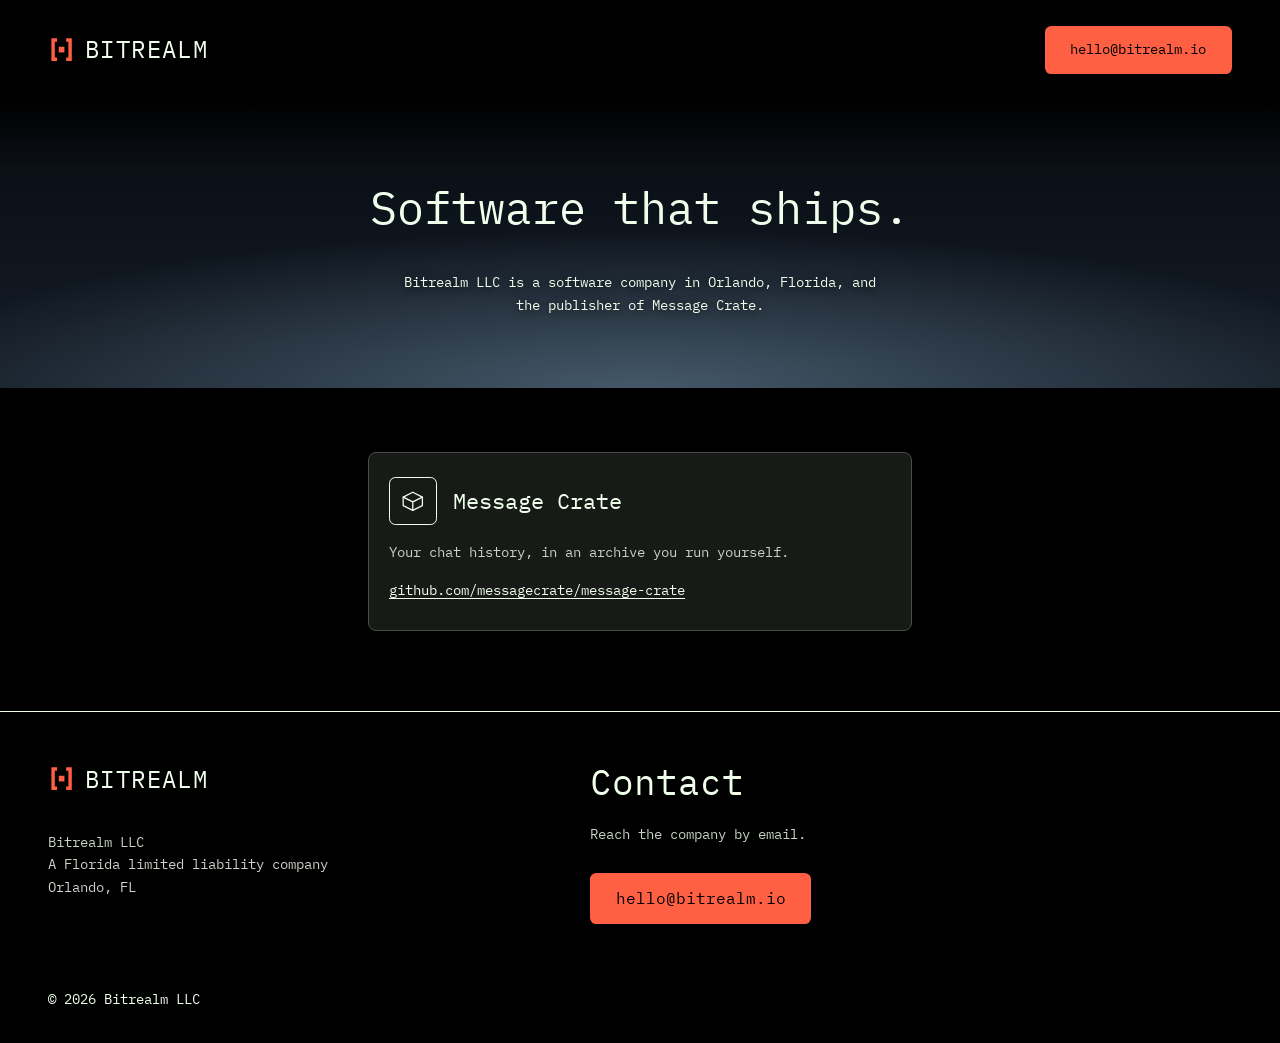
==== index.html @ b72d1982 "Add the one-page Bitrealm LLC site Plain HTML and CSS based on the bitrealm.dev theme: company name," ====
<!doctype html>
<html lang="en">
<head>
  <meta charset="utf-8">
  <meta name="viewport" content="width=device-width, initial-scale=1">
  <title>Bitrealm LLC | Software that ships</title>
  <meta name="description" content="Bitrealm LLC is a software company in Orlando, Florida, and the publisher of Message Crate.">
  <meta name="theme-color" content="#000000">
  <link rel="icon" href="/favicon.svg" type="image/svg+xml">
  <link rel="icon" href="/favicon.ico" sizes="16x16 32x32 48x48">
  <link rel="apple-touch-icon" href="/apple-touch-icon.png">
  <link rel="canonical" href="https://bitrealm.io/">
  <meta property="og:type" content="website">
  <meta property="og:site_name" content="Bitrealm">
  <meta property="og:title" content="Bitrealm LLC">
  <meta property="og:description" content="Software that ships. Bitrealm LLC is a software company in Orlando, Florida, and the publisher of Message Crate.">
  <meta property="og:image" content="https://bitrealm.io/og.png">
  <meta property="og:image:width" content="1200">
  <meta property="og:image:height" content="630">
  <meta property="og:image:alt" content="Bitrealm mark and wordmark with the line Software that ships.">
  <meta property="og:url" content="https://bitrealm.io/">
  <link rel="preload" href="/fonts/ibm-plex-mono-400.woff2" as="font" type="font/woff2" crossorigin>
  <link rel="stylesheet" href="/style.css">
  <script type="application/ld+json">
  {
    "@context": "https://schema.org",
    "@type": "Organization",
    "@id": "https://bitrealm.io/#org",
    "name": "Bitrealm LLC",
    "url": "https://bitrealm.io/",
    "email": "hello@bitrealm.io",
    "slogan": "Software that ships.",
    "address": { "@type": "PostalAddress", "addressLocality": "Orlando", "addressRegion": "FL", "addressCountry": "US" }
  }
  </script>
</head>
<body>

<header class="top">
  <a class="wordmark" href="/" aria-label="Bitrealm LLC home">
    <svg class="mark" viewBox="0 0 24 24" aria-hidden="true"><path d="M3 2h5v3H6v14h2v3H3zm18 0h-5v3h2v14h-2v3h5z"/><rect x="9.5" y="9.5" width="5" height="5"/></svg>
    <span>BITREALM</span>
  </a>
  <nav class="menu">
    <a class="button" href="mailto:hello@bitrealm.io">hello@bitrealm.io</a>
  </nav>
</header>

<main>

  <section class="hero">
    <div class="hero-inner">
      <h1>Software that ships.</h1>
      <p class="lead">Bitrealm LLC is a software company in Orlando, Florida, and the publisher of Message Crate.</p>
    </div>
  </section>

  <section class="cards" aria-label="Software">
    <article class="card">
      <div class="card-head">
        <span class="icon" aria-hidden="true"><svg viewBox="0 0 24 24"><path d="M3 8.5 12 4l9 4.5v8L12 21l-9-4.500z"/><path d="M3 8.5 12 13l9-4.5M12 13v8"/></svg></span>
        <h2>Message Crate</h2>
      </div>
      <p>Your chat history, in an archive you run yourself.</p>
      <p class="card-link"><a href="https://github.com/messagecrate/message-crate">github.com/messagecrate/message-crate</a></p>
    </article>
  </section>

</main>

<footer id="contact">
  <div class="foot-grid">
    <div class="foot-left">
      <a class="wordmark" href="/" aria-label="Bitrealm LLC home">
        <svg class="mark" viewBox="0 0 24 24" aria-hidden="true"><path d="M3 2h5v3H6v14h2v3H3zm18 0h-5v3h2v14h-2v3h5z"/><rect x="9.5" y="9.5" width="5" height="5"/></svg>
        <span>BITREALM</span>
      </a>
      <p class="foot-addr">Bitrealm LLC<br>A Florida limited liability company<br>Orlando, FL</p>
    </div>
    <div class="foot-right">
      <h2>Contact</h2>
      <p>Reach the company by email.</p>
      <a class="button big" href="mailto:hello@bitrealm.io">hello@bitrealm.io</a>
    </div>
  </div>
  <p class="copy">© 2026 Bitrealm LLC</p>
</footer>

</body>
</html>
---- style.css ----
@font-face {
  font-family: "IBM Plex Mono"; font-style: normal; font-weight: 400; font-display: swap;
  src: url("/fonts/ibm-plex-mono-400.woff2") format("woff2");
}
@font-face {
  font-family: "IBM Plex Mono"; font-style: normal; font-weight: 500; font-display: swap;
  src: url("/fonts/ibm-plex-mono-500.woff2") format("woff2");
}

:root {
  --bg: #000000;
  --surface: #181a18;
  --line: #484d47;
  --muted: #9ba699;
  --body: #c9d2c6;
  --ink: #efffeb;
  --accent: #ff6044;
  --accent-dark: #d83a1f;
  --measure: 82rem;
  --gutter: clamp(1.25rem, 4vw, 3rem);
}

* { box-sizing: border-box; }
html { color-scheme: dark; }
body {
  margin: 0;
  background: var(--bg);
  color: var(--ink);
  font: 400 14px/1.6 "IBM Plex Mono", ui-monospace, "SFMono-Regular", Menlo, Consolas, monospace;
  -webkit-font-smoothing: antialiased;
}
a { color: inherit; text-decoration: underline; text-underline-offset: 0.2em; }
p { margin: 0; }
h1, h2 { margin: 0; font-weight: 400; line-height: 1.2; }

.top, main > .cards, footer > * { max-width: var(--measure); margin-inline: auto; padding-inline: var(--gutter); }

/* Header */
.top {
  display: flex; align-items: center; justify-content: space-between; gap: 1rem;
  padding-block: 1.6rem;
}
.wordmark { display: inline-flex; align-items: center; gap: 0.6rem; text-decoration: none; font-size: 1.5rem; letter-spacing: 0.06em; }
.mark { width: 1.7rem; height: 1.7rem; fill: var(--accent); }
.menu { display: flex; align-items: center; gap: 0.6rem; }
.button {
  display: inline-block; padding: 0.8rem 1.6rem; border-radius: 0.4rem;
  background: var(--accent); color: #000; text-decoration: none; font-size: 14px; white-space: nowrap;
}
.button:hover { background: var(--accent-dark); }

/* Hero */
.hero {
  background:
    radial-gradient(60% 55% at 50% 100%, rgba(84, 108, 128, 0.75), rgba(84, 108, 128, 0) 100%),
    linear-gradient(180deg, #000 0%, #0b1017 25%, #151d27 100%);
}
.hero-inner {
  max-width: var(--measure); margin-inline: auto; padding-inline: var(--gutter); padding-block: 3rem 4.5rem;
  text-align: center;
}
h1 { margin-block: 2rem 2.25rem; font-size: clamp(1.6rem, 3.5vw, 3rem); line-height: 1.25; text-wrap: balance; }
.lead { max-width: 62ch; margin: 0 auto; font-size: 14px; text-shadow: 0 1px 10px rgba(0, 0, 0, 0.7); }

/* Cards */
main > .cards { display: grid; justify-content: center; grid-template-columns: minmax(0, 34rem); padding-block: 4rem 5rem; }
.card {
  background: var(--surface); border: 1px solid var(--line); border-radius: 0.5rem;
  padding: 1.5rem 1.25rem 1.75rem;
}
.card-head { display: flex; align-items: center; gap: 1rem; margin-bottom: 1rem; }
.icon {
  display: inline-grid; place-items: center; width: 3rem; height: 3rem; flex: none;
  border: 1px solid var(--ink); border-radius: 0.4rem;
}
.icon svg { width: 1.6rem; height: 1.6rem; fill: none; stroke: var(--ink); stroke-width: 1.2; stroke-linecap: round; stroke-linejoin: round; }
.card h2 { font-size: 22px; }
.card p { color: var(--body); }
.card .card-link { margin-top: 1rem; color: var(--ink); overflow-wrap: anywhere; }

/* Footer */
footer { border-top: 1px solid var(--ink); padding-block: 3rem 2rem; }
.foot-grid { display: grid; grid-template-columns: minmax(0, 1fr) minmax(0, 1.3fr); gap: 3rem; }
.foot-addr { margin-top: 2rem; color: var(--body); }
.foot-right h2 { font-size: 36px; margin-block: 0 1.25rem; }
.foot-right p { margin-bottom: 1.75rem; color: var(--body); }
.button.big { font-size: 16px; }
.copy { margin-top: 4rem; }

@media (max-width: 760px) {
  .foot-grid { grid-template-columns: 1fr; gap: 2.5rem; }
}
@media (max-width: 420px) {
  .wordmark { font-size: 1.2rem; }
  .top .button { padding-inline: 0.9rem; font-size: 13px; }
}
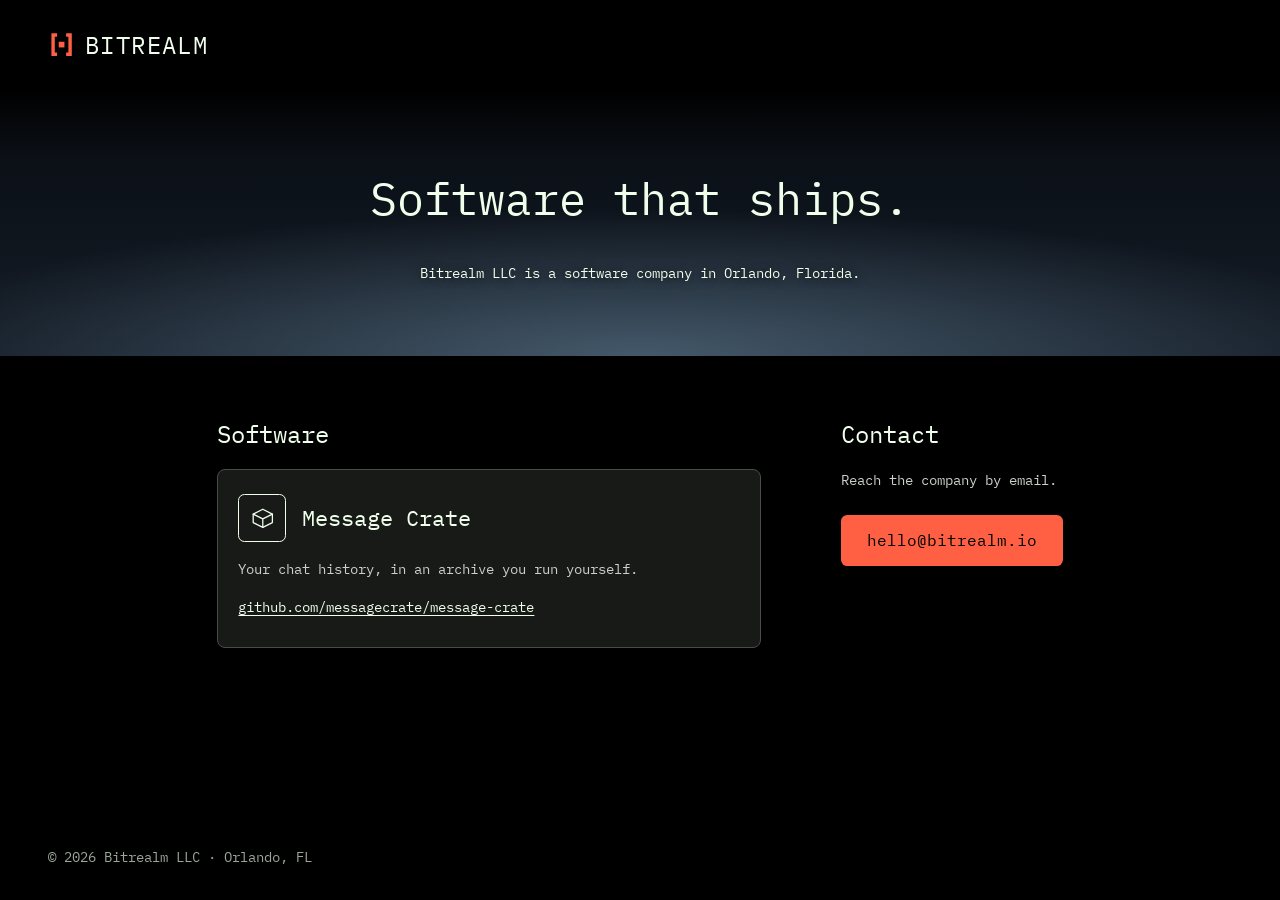
==== commit 0c14cece: "Simplify the page: one Software and Contact row, one-line footer Drop the header email button, the f" ====
--- a/index.html
+++ b/index.html
@@ -4,7 +4,7 @@
   <meta charset="utf-8">
   <meta name="viewport" content="width=device-width, initial-scale=1">
   <title>Bitrealm LLC | Software that ships</title>
-  <meta name="description" content="Bitrealm LLC is a software company in Orlando, Florida, and the publisher of Message Crate.">
+  <meta name="description" content="Bitrealm LLC is a software company in Orlando, Florida.">
   <meta name="theme-color" content="#000000">
   <link rel="icon" href="/favicon.svg" type="image/svg+xml">
   <link rel="icon" href="/favicon.ico" sizes="16x16 32x32 48x48">
@@ -13,7 +13,7 @@
   <meta property="og:type" content="website">
   <meta property="og:site_name" content="Bitrealm">
   <meta property="og:title" content="Bitrealm LLC">
-  <meta property="og:description" content="Software that ships. Bitrealm LLC is a software company in Orlando, Florida, and the publisher of Message Crate.">
+  <meta property="og:description" content="Software that ships. Bitrealm LLC is a software company in Orlando, Florida.">
   <meta property="og:image" content="https://bitrealm.io/og.png">
   <meta property="og:image:width" content="1200">
   <meta property="og:image:height" content="630">
@@ -41,9 +41,6 @@
     <svg class="mark" viewBox="0 0 24 24" aria-hidden="true"><path d="M3 2h5v3H6v14h2v3H3zm18 0h-5v3h2v14h-2v3h5z"/><rect x="9.5" y="9.5" width="5" height="5"/></svg>
     <span>BITREALM</span>
   </a>
-  <nav class="menu">
-    <a class="button" href="mailto:hello@bitrealm.io">hello@bitrealm.io</a>
-  </nav>
 </header>
 
 <main>
@@ -51,39 +48,33 @@
   <section class="hero">
     <div class="hero-inner">
       <h1>Software that ships.</h1>
-      <p class="lead">Bitrealm LLC is a software company in Orlando, Florida, and the publisher of Message Crate.</p>
+      <p class="lead">Bitrealm LLC is a software company in Orlando, Florida.</p>
     </div>
   </section>
 
-  <section class="cards" aria-label="Software">
-    <article class="card">
-      <div class="card-head">
-        <span class="icon" aria-hidden="true"><svg viewBox="0 0 24 24"><path d="M3 8.5 12 4l9 4.5v8L12 21l-9-4.500z"/><path d="M3 8.5 12 13l9-4.5M12 13v8"/></svg></span>
-        <h2>Message Crate</h2>
-      </div>
-      <p>Your chat history, in an archive you run yourself.</p>
-      <p class="card-link"><a href="https://github.com/messagecrate/message-crate">github.com/messagecrate/message-crate</a></p>
-    </article>
-  </section>
+  <div class="info">
+    <section aria-labelledby="software">
+      <h2 id="software" class="label">Software</h2>
+      <article class="card">
+        <div class="card-head">
+          <span class="icon" aria-hidden="true"><svg viewBox="0 0 24 24"><path d="M3 8.5 12 4l9 4.5v8L12 21l-9-4.5z"/><path d="M3 8.5 12 13l9-4.5M12 13v8"/></svg></span>
+          <h3>Message Crate</h3>
+        </div>
+        <p>Your chat history, in an archive you run yourself.</p>
+        <p class="card-link"><a href="https://github.com/messagecrate/message-crate">github.com/messagecrate/message-crate</a></p>
+      </article>
+    </section>
+    <section id="contact" aria-labelledby="contact-h">
+      <h2 id="contact-h" class="label">Contact</h2>
+      <p class="contact-line">Reach the company by email.</p>
+      <a class="button big" href="mailto:hello@bitrealm.io">hello@bitrealm.io</a>
+    </section>
+  </div>
 
 </main>
 
-<footer id="contact">
-  <div class="foot-grid">
-    <div class="foot-left">
-      <a class="wordmark" href="/" aria-label="Bitrealm LLC home">
-        <svg class="mark" viewBox="0 0 24 24" aria-hidden="true"><path d="M3 2h5v3H6v14h2v3H3zm18 0h-5v3h2v14h-2v3h5z"/><rect x="9.5" y="9.5" width="5" height="5"/></svg>
-        <span>BITREALM</span>
-      </a>
-      <p class="foot-addr">Bitrealm LLC<br>A Florida limited liability company<br>Orlando, FL</p>
-    </div>
-    <div class="foot-right">
-      <h2>Contact</h2>
-      <p>Reach the company by email.</p>
-      <a class="button big" href="mailto:hello@bitrealm.io">hello@bitrealm.io</a>
-    </div>
-  </div>
-  <p class="copy">© 2026 Bitrealm LLC</p>
+<footer>
+  <p class="copy">© 2026 Bitrealm LLC · Orlando, FL</p>
 </footer>
 
 </body>
--- a/style.css
+++ b/style.css
@@ -23,7 +23,7 @@
 * { box-sizing: border-box; }
 html { color-scheme: dark; }
 body {
-  margin: 0;
+  margin: 0; min-height: 100vh; display: flex; flex-direction: column;
   background: var(--bg);
   color: var(--ink);
   font: 400 14px/1.6 "IBM Plex Mono", ui-monospace, "SFMono-Regular", Menlo, Consolas, monospace;
@@ -31,18 +31,19 @@
 }
 a { color: inherit; text-decoration: underline; text-underline-offset: 0.2em; }
 p { margin: 0; }
-h1, h2 { margin: 0; font-weight: 400; line-height: 1.2; }
+h1, h2, h3 { margin: 0; font-weight: 400; line-height: 1.2; }
 
-.top, main > .cards, footer > * { max-width: var(--measure); margin-inline: auto; padding-inline: var(--gutter); }
+.top, main > .info, footer > * { max-width: var(--measure); margin-inline: auto; padding-inline: var(--gutter); }
+
+main { flex: 1; }
 
 /* Header */
 .top {
-  display: flex; align-items: center; justify-content: space-between; gap: 1rem;
+  width: 100%; display: flex; align-items: center; justify-content: space-between; gap: 1rem;
   padding-block: 1.6rem;
 }
 .wordmark { display: inline-flex; align-items: center; gap: 0.6rem; text-decoration: none; font-size: 1.5rem; letter-spacing: 0.06em; }
 .mark { width: 1.7rem; height: 1.7rem; fill: var(--accent); }
-.menu { display: flex; align-items: center; gap: 0.6rem; }
 .button {
   display: inline-block; padding: 0.8rem 1.6rem; border-radius: 0.4rem;
   background: var(--accent); color: #000; text-decoration: none; font-size: 14px; white-space: nowrap;
@@ -62,8 +63,12 @@
 h1 { margin-block: 2rem 2.25rem; font-size: clamp(1.6rem, 3.5vw, 3rem); line-height: 1.25; text-wrap: balance; }
 .lead { max-width: 62ch; margin: 0 auto; font-size: 14px; text-shadow: 0 1px 10px rgba(0, 0, 0, 0.7); }
 
-/* Cards */
-main > .cards { display: grid; justify-content: center; grid-template-columns: minmax(0, 34rem); padding-block: 4rem 5rem; }
+/* Software and contact */
+main > .info {
+  display: grid; grid-template-columns: minmax(0, 34rem) auto; justify-content: center; gap: 2rem 5rem;
+  padding-block: 4rem;
+}
+.label { font-size: 24px; margin-bottom: 1.25rem; }
 .card {
   background: var(--surface); border: 1px solid var(--line); border-radius: 0.5rem;
   padding: 1.5rem 1.25rem 1.75rem;
@@ -74,23 +79,19 @@
   border: 1px solid var(--ink); border-radius: 0.4rem;
 }
 .icon svg { width: 1.6rem; height: 1.6rem; fill: none; stroke: var(--ink); stroke-width: 1.2; stroke-linecap: round; stroke-linejoin: round; }
-.card h2 { font-size: 22px; }
-.card p { color: var(--body); }
+.card h3 { font-size: 22px; }
+.card p, .contact-line { color: var(--body); }
 .card .card-link { margin-top: 1rem; color: var(--ink); overflow-wrap: anywhere; }
+.contact-line { margin-bottom: 1.5rem; }
+.button.big { font-size: 16px; }
 
 /* Footer */
-footer { border-top: 1px solid var(--ink); padding-block: 3rem 2rem; }
-.foot-grid { display: grid; grid-template-columns: minmax(0, 1fr) minmax(0, 1.3fr); gap: 3rem; }
-.foot-addr { margin-top: 2rem; color: var(--body); }
-.foot-right h2 { font-size: 36px; margin-block: 0 1.25rem; }
-.foot-right p { margin-bottom: 1.75rem; color: var(--body); }
-.button.big { font-size: 16px; }
-.copy { margin-top: 4rem; }
+footer { padding-block: 1.5rem 2rem; }
+.copy { color: var(--muted); }
 
 @media (max-width: 760px) {
-  .foot-grid { grid-template-columns: 1fr; gap: 2.5rem; }
+  main > .info { grid-template-columns: minmax(0, 1fr); gap: 3rem; }
 }
 @media (max-width: 420px) {
   .wordmark { font-size: 1.2rem; }
-  .top .button { padding-inline: 0.9rem; font-size: 13px; }
 }
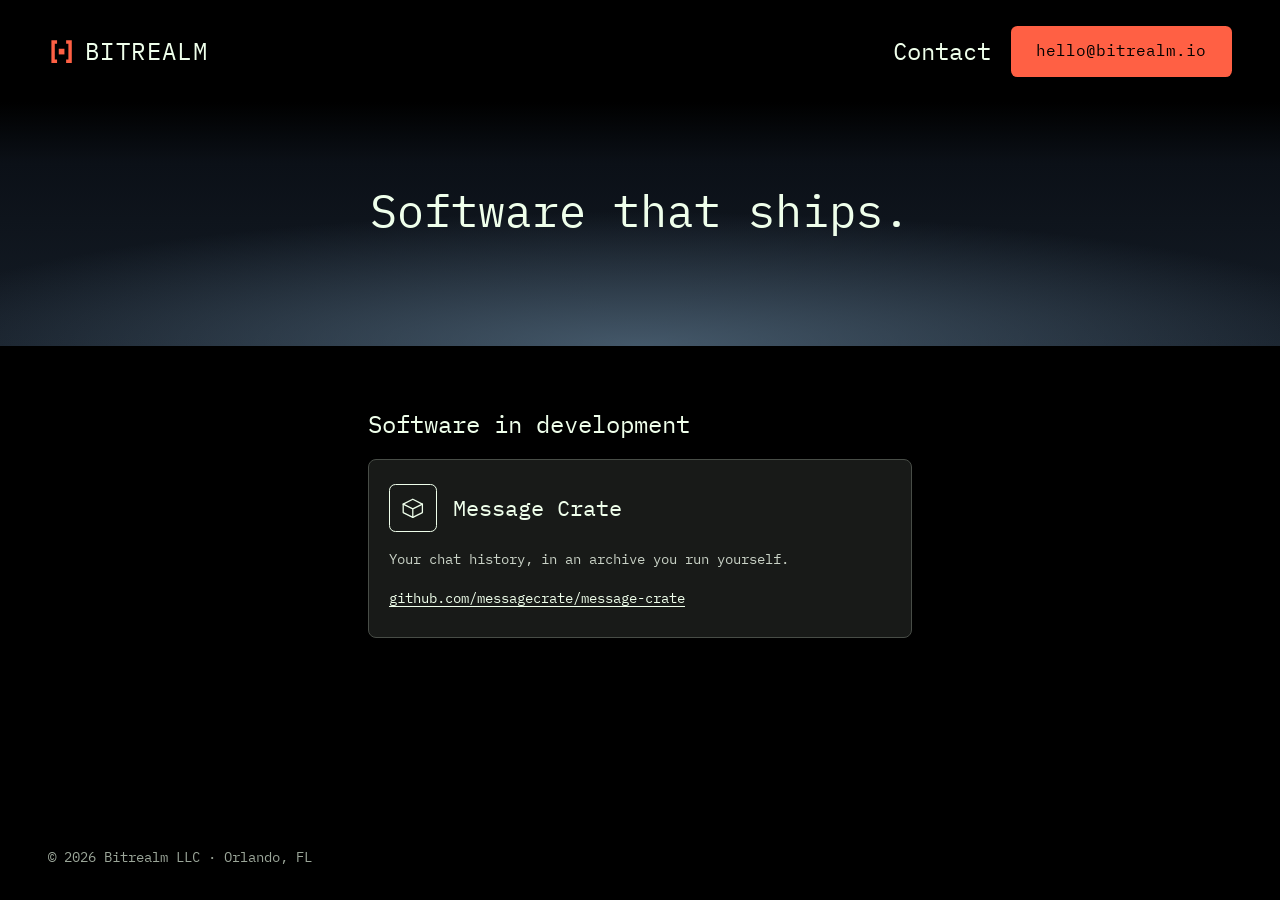
==== commit 8e59cddc: "Move contact to the header and trim the hero Contact and the email button sit in the upper right. Th" ====
--- a/index.html
+++ b/index.html
@@ -41,6 +41,10 @@
     <svg class="mark" viewBox="0 0 24 24" aria-hidden="true"><path d="M3 2h5v3H6v14h2v3H3zm18 0h-5v3h2v14h-2v3h5z"/><rect x="9.5" y="9.5" width="5" height="5"/></svg>
     <span>BITREALM</span>
   </a>
+  <div id="contact" class="contact">
+    <h2 class="label">Contact</h2>
+    <a class="button big" href="mailto:hello@bitrealm.io">hello@bitrealm.io</a>
+  </div>
 </header>
 
 <main>
@@ -48,13 +52,12 @@
   <section class="hero">
     <div class="hero-inner">
       <h1>Software that ships.</h1>
-      <p class="lead">Bitrealm LLC is a software company in Orlando, Florida.</p>
     </div>
   </section>
 
   <div class="info">
     <section aria-labelledby="software">
-      <h2 id="software" class="label">Software</h2>
+      <h2 id="software" class="label">Software in development</h2>
       <article class="card">
         <div class="card-head">
           <span class="icon" aria-hidden="true"><svg viewBox="0 0 24 24"><path d="M3 8.5 12 4l9 4.5v8L12 21l-9-4.5z"/><path d="M3 8.5 12 13l9-4.5M12 13v8"/></svg></span>
@@ -63,11 +66,6 @@
         <p>Your chat history, in an archive you run yourself.</p>
         <p class="card-link"><a href="https://github.com/messagecrate/message-crate">github.com/messagecrate/message-crate</a></p>
       </article>
-    </section>
-    <section id="contact" aria-labelledby="contact-h">
-      <h2 id="contact-h" class="label">Contact</h2>
-      <p class="contact-line">Reach the company by email.</p>
-      <a class="button big" href="mailto:hello@bitrealm.io">hello@bitrealm.io</a>
     </section>
   </div>
 
--- a/style.css
+++ b/style.css
@@ -48,6 +48,9 @@
   display: inline-block; padding: 0.8rem 1.6rem; border-radius: 0.4rem;
   background: var(--accent); color: #000; text-decoration: none; font-size: 14px; white-space: nowrap;
 }
+.button.big { font-size: 16px; }
+.contact { display: flex; align-items: center; gap: 1.25rem; }
+.contact .label { margin: 0; }
 .button:hover { background: var(--accent-dark); }
 
 /* Hero */
@@ -65,7 +68,7 @@
 
 /* Software and contact */
 main > .info {
-  display: grid; grid-template-columns: minmax(0, 34rem) auto; justify-content: center; gap: 2rem 5rem;
+  display: grid; grid-template-columns: minmax(0, 34rem); justify-content: center;
   padding-block: 4rem;
 }
 .label { font-size: 24px; margin-bottom: 1.25rem; }
@@ -80,17 +83,16 @@
 }
 .icon svg { width: 1.6rem; height: 1.6rem; fill: none; stroke: var(--ink); stroke-width: 1.2; stroke-linecap: round; stroke-linejoin: round; }
 .card h3 { font-size: 22px; }
-.card p, .contact-line { color: var(--body); }
+.card p { color: var(--body); }
 .card .card-link { margin-top: 1rem; color: var(--ink); overflow-wrap: anywhere; }
-.contact-line { margin-bottom: 1.5rem; }
-.button.big { font-size: 16px; }
 
 /* Footer */
 footer { padding-block: 1.5rem 2rem; }
 .copy { color: var(--muted); }
 
 @media (max-width: 760px) {
-  main > .info { grid-template-columns: minmax(0, 1fr); gap: 3rem; }
+  .contact .label { display: none; }
+  .button.big { font-size: 14px; padding: 0.7rem 0.9rem; }
 }
 @media (max-width: 420px) {
   .wordmark { font-size: 1.2rem; }
